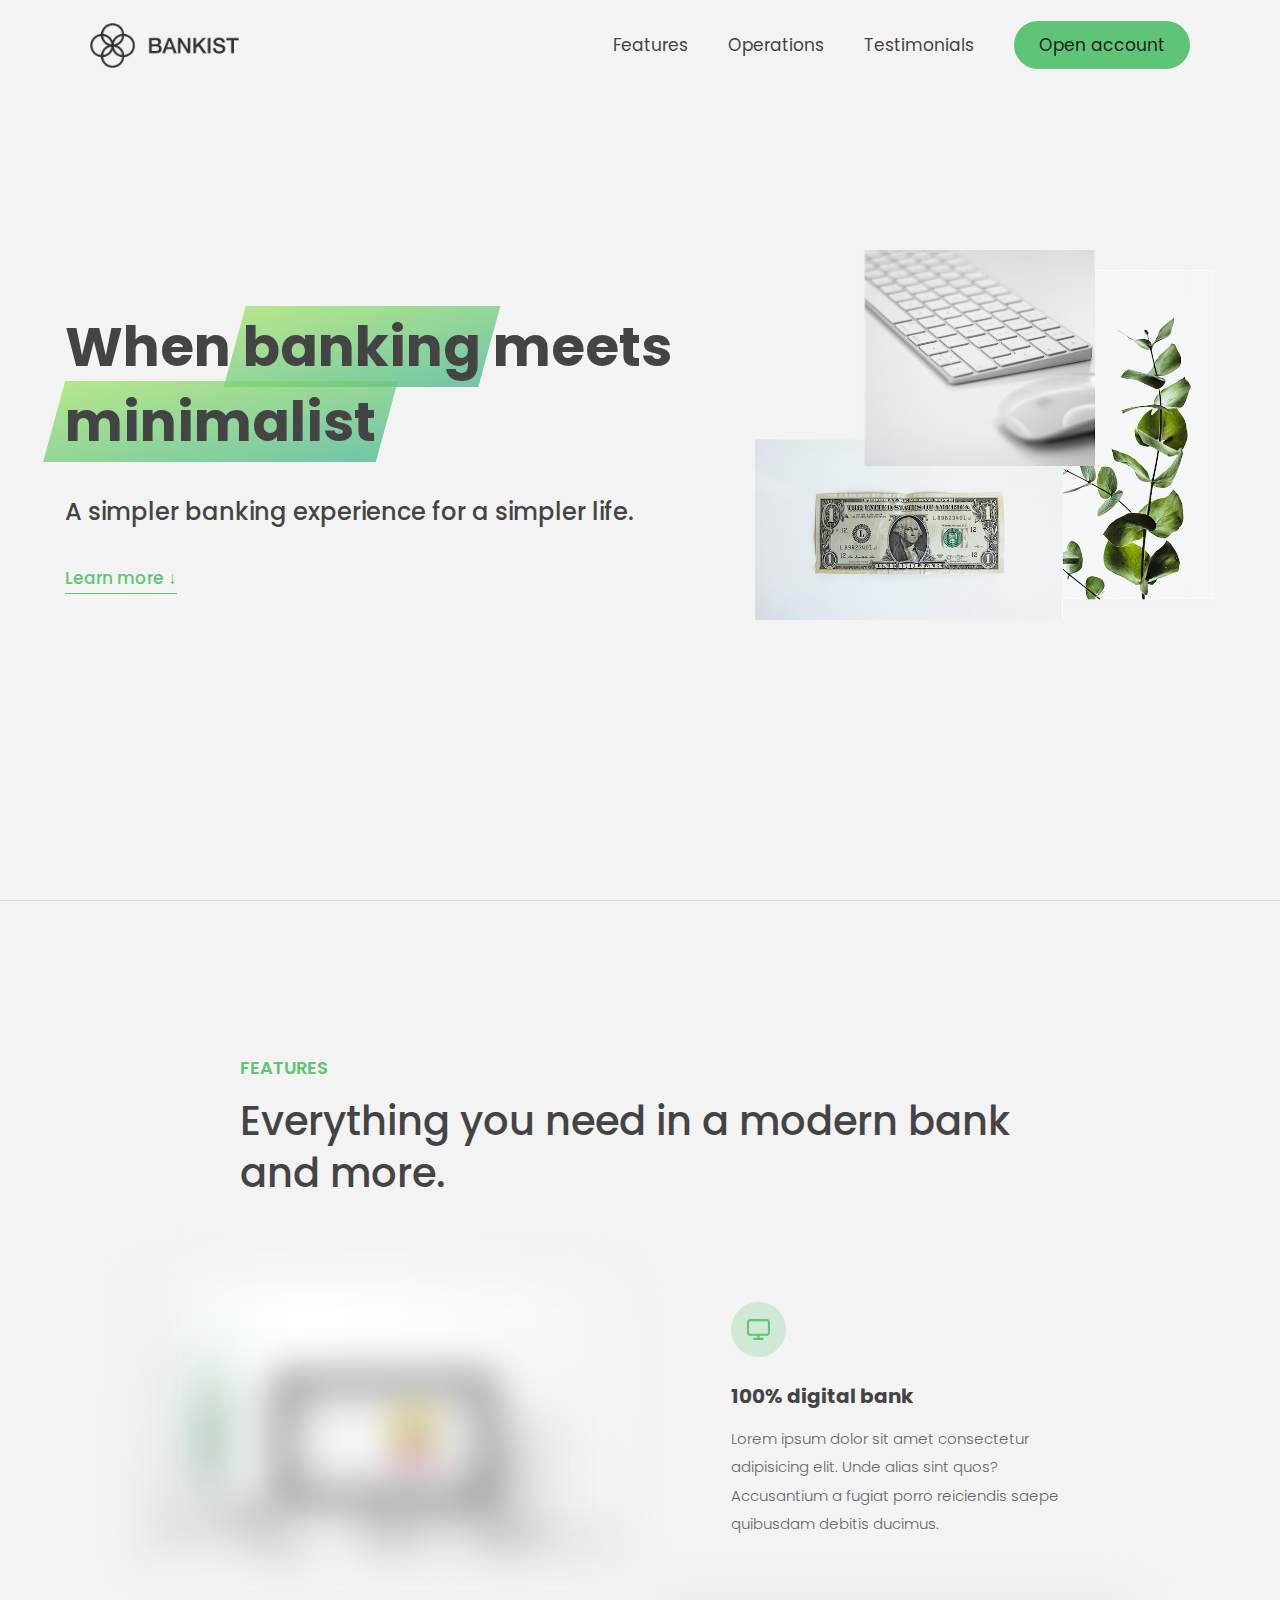
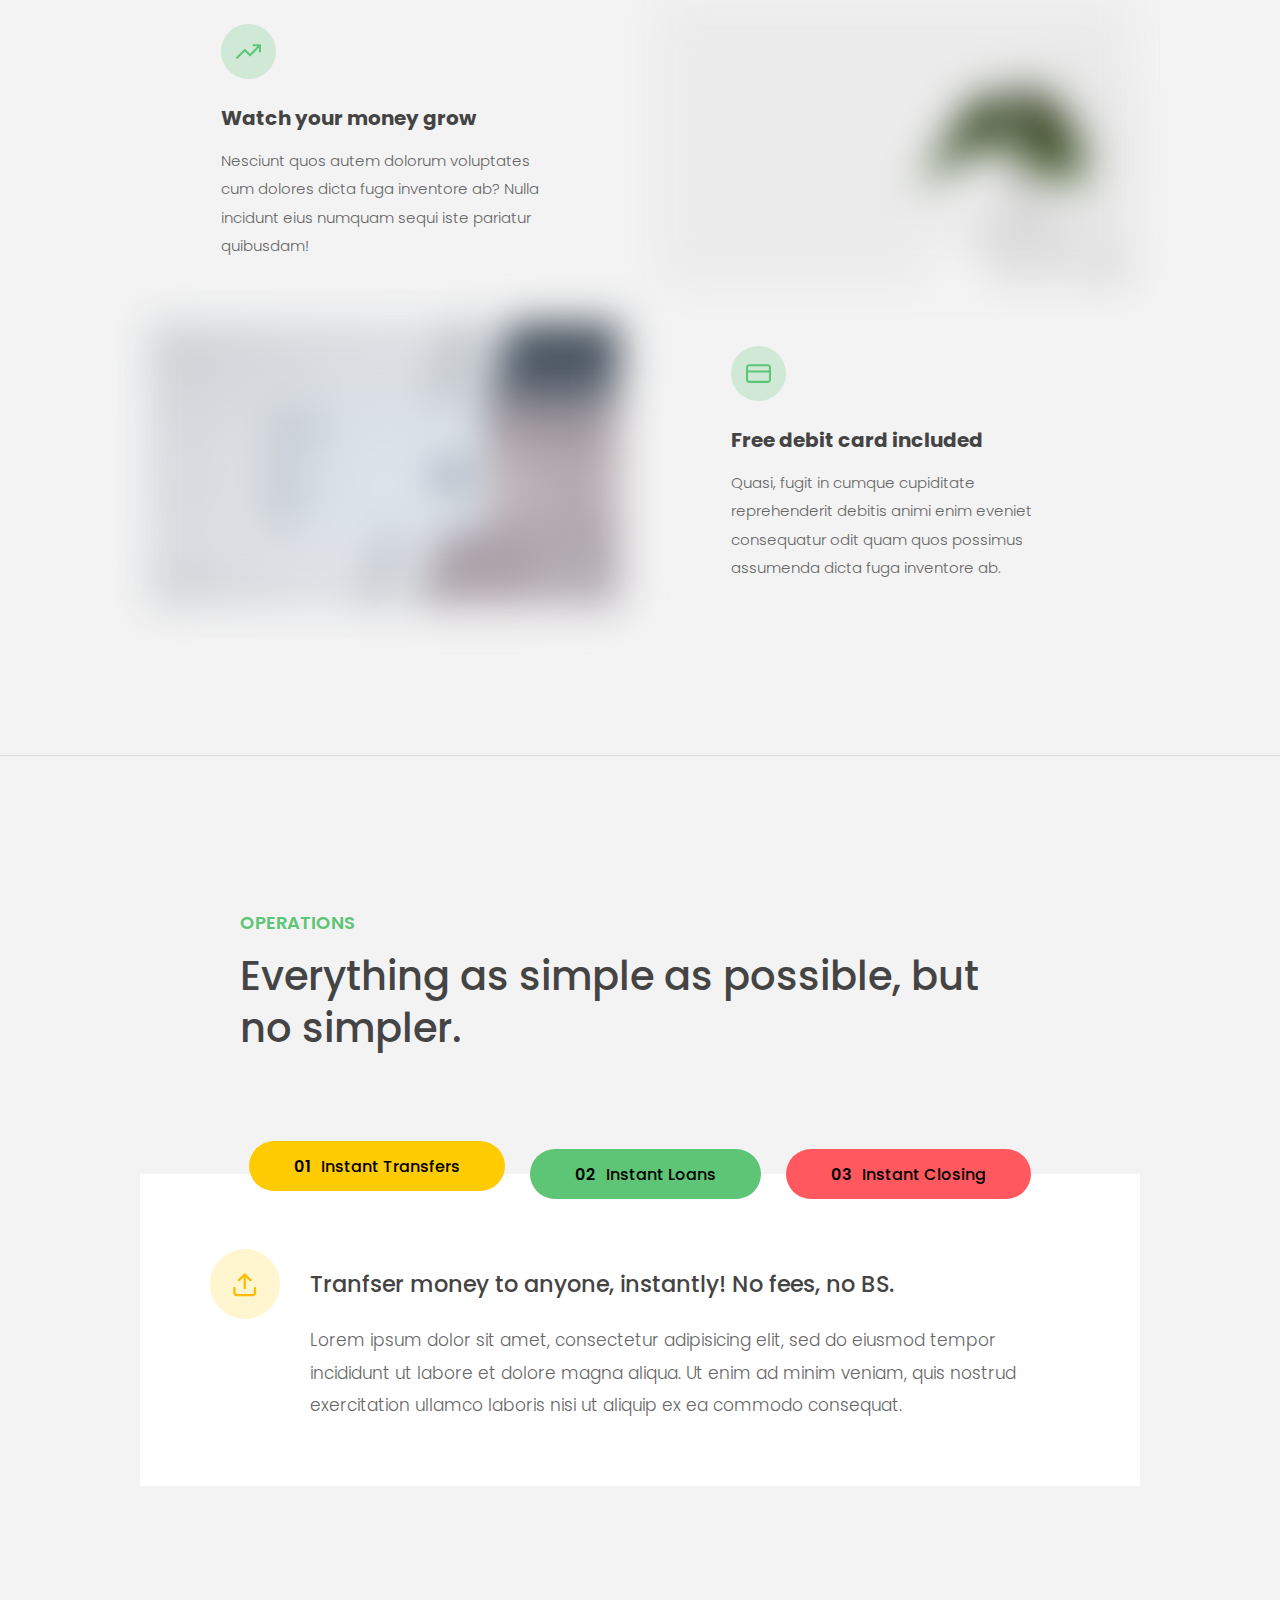
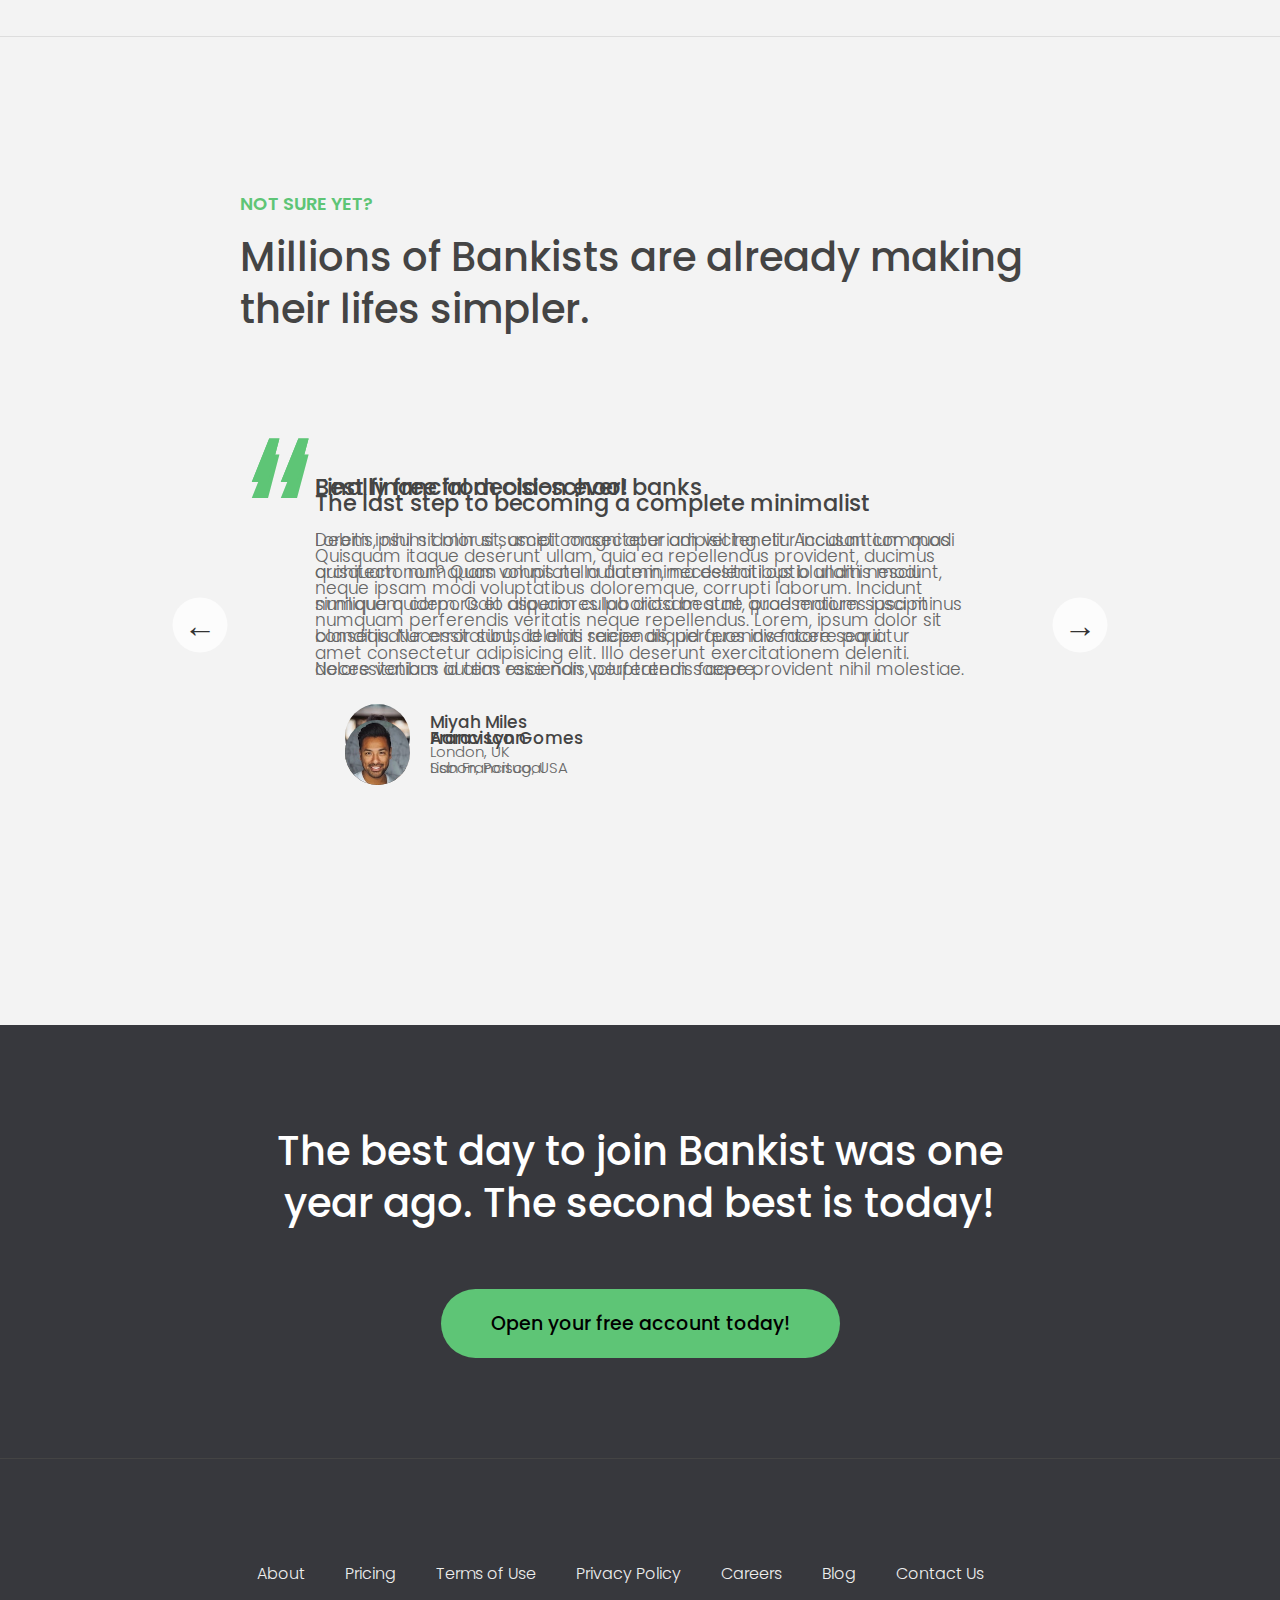
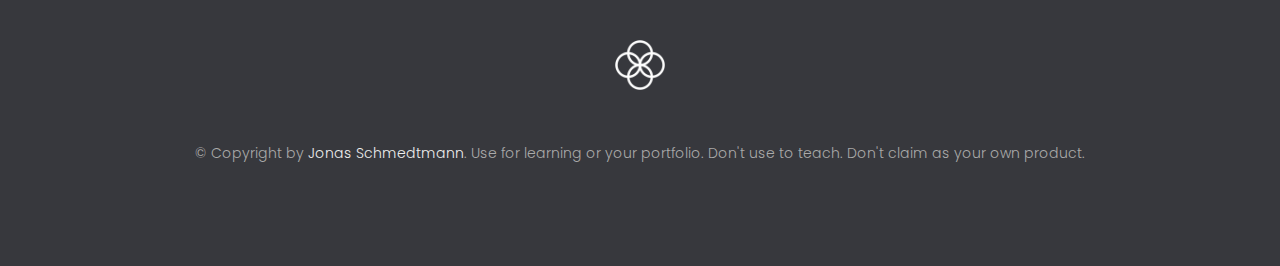
==== index.html @ 3706173a "full design" ====
<!DOCTYPE html>
<html lang="en">
  <head>
    <meta charset="UTF-8" />
    <meta name="viewport" content="width=device-width, initial-scale=1.0" />
    <meta http-equiv="X-UA-Compatible" content="ie=edge" />
    <link rel="shortcut icon" type="image/png" href="img/logo-main.png" />

    <link
      href="https://fonts.googleapis.com/css?family=Poppins:300,400,500,600&display=swap"
      rel="stylesheet"
    />
    <link rel="stylesheet" href="style.css" />
    <title>Bankist | When Banking meets Minimalist</title>
  </head>
  <body>
    <header class="header">
      <nav class="nav">
        <img
          src="img/logo.png"
          alt="Bankist logo"
          class="nav__logo"
          id="logo"
        />
        <ul class="nav__links">
          <li class="nav__item">
            <a class="nav__link" href="#section--1">Features</a>
          </li>
          <li class="nav__item">
            <a class="nav__link" href="#section--2">Operations</a>
          </li>
          <li class="nav__item">
            <a class="nav__link" href="#section--3">Testimonials</a>
          </li>
          <li class="nav__item">
            <a class="nav__link nav__link--btn btn--show-modal" href="#"
              >Open account</a
            >
          </li>
        </ul>
      </nav>

      <div class="header__title">
        <h1>
          When
          <!-- Green highlight effect -->
          <span class="highlight">banking</span>
          meets<br />
          <span class="highlight">minimalist</span>
        </h1>
        <h4>A simpler banking experience for a simpler life.</h4>
        <button class="btn--text btn--scroll-to">Learn more &DownArrow;</button>
        <img
          src="img/hero.png"
          class="header__img"
          alt="Minimalist bank items"
        />
      </div>
    </header>

    <section class="section" id="section--1">
      <div class="section__title">
        <h2 class="section__description">Features</h2>
        <h3 class="section__header">
          Everything you need in a modern bank and more.
        </h3>
      </div>

      <div class="features">
        <img
          src="img/digital-lazy.jpg"
          data-src="img/digital.jpg"
          alt="Computer"
          class="features__img lazy-img"
        />
        <div class="features__feature">
          <div class="features__icon">
            <svg>
              <use xlink:href="img/icons.svg#icon-monitor"></use>
            </svg>
          </div>
          <h5 class="features__header">100% digital bank</h5>
          <p>
            Lorem ipsum dolor sit amet consectetur adipisicing elit. Unde alias
            sint quos? Accusantium a fugiat porro reiciendis saepe quibusdam
            debitis ducimus.
          </p>
        </div>

        <div class="features__feature">
          <div class="features__icon">
            <svg>
              <use xlink:href="img/icons.svg#icon-trending-up"></use>
            </svg>
          </div>
          <h5 class="features__header">Watch your money grow</h5>
          <p>
            Nesciunt quos autem dolorum voluptates cum dolores dicta fuga
            inventore ab? Nulla incidunt eius numquam sequi iste pariatur
            quibusdam!
          </p>
        </div>
        <img
          src="img/grow-lazy.jpg"
          data-src="img/grow.jpg"
          alt="Plant"
          class="features__img lazy-img"
        />

        <img
          src="img/card-lazy.jpg"
          data-src="img/card.jpg"
          alt="Credit card"
          class="features__img lazy-img"
        />
        <div class="features__feature">
          <div class="features__icon">
            <svg>
              <use xlink:href="img/icons.svg#icon-credit-card"></use>
            </svg>
          </div>
          <h5 class="features__header">Free debit card included</h5>
          <p>
            Quasi, fugit in cumque cupiditate reprehenderit debitis animi enim
            eveniet consequatur odit quam quos possimus assumenda dicta fuga
            inventore ab.
          </p>
        </div>
      </div>
    </section>

    <section class="section" id="section--2">
      <div class="section__title">
        <h2 class="section__description">Operations</h2>
        <h3 class="section__header">
          Everything as simple as possible, but no simpler.
        </h3>
      </div>

      <div class="operations">
        <div class="operations__tab-container">
          <button
            class="btn operations__tab operations__tab--1 operations__tab--active"
            data-tab="1"
          >
            <span>01</span>Instant Transfers
          </button>
          <button class="btn operations__tab operations__tab--2" data-tab="2">
            <span>02</span>Instant Loans
          </button>
          <button class="btn operations__tab operations__tab--3" data-tab="3">
            <span>03</span>Instant Closing
          </button>
        </div>
        <div
          class="operations__content operations__content--1 operations__content--active"
        >
          <div class="operations__icon operations__icon--1">
            <svg>
              <use xlink:href="img/icons.svg#icon-upload"></use>
            </svg>
          </div>
          <h5 class="operations__header">
            Tranfser money to anyone, instantly! No fees, no BS.
          </h5>
          <p>
            Lorem ipsum dolor sit amet, consectetur adipisicing elit, sed do
            eiusmod tempor incididunt ut labore et dolore magna aliqua. Ut enim
            ad minim veniam, quis nostrud exercitation ullamco laboris nisi ut
            aliquip ex ea commodo consequat.
          </p>
        </div>

        <div class="operations__content operations__content--2">
          <div class="operations__icon operations__icon--2">
            <svg>
              <use xlink:href="img/icons.svg#icon-home"></use>
            </svg>
          </div>
          <h5 class="operations__header">
            Buy a home or make your dreams come true, with instant loans.
          </h5>
          <p>
            Duis aute irure dolor in reprehenderit in voluptate velit esse
            cillum dolore eu fugiat nulla pariatur. Excepteur sint occaecat
            cupidatat non proident, sunt in culpa qui officia deserunt mollit
            anim id est laborum.
          </p>
        </div>
        <div class="operations__content operations__content--3">
          <div class="operations__icon operations__icon--3">
            <svg>
              <use xlink:href="img/icons.svg#icon-user-x"></use>
            </svg>
          </div>
          <h5 class="operations__header">
            No longer need your account? No problem! Close it instantly.
          </h5>
          <p>
            Excepteur sint occaecat cupidatat non proident, sunt in culpa qui
            officia deserunt mollit anim id est laborum. Ut enim ad minim
            veniam, quis nostrud exercitation ullamco laboris nisi ut aliquip ex
            ea commodo consequat.
          </p>
        </div>
      </div>
    </section>

    <section class="section" id="section--3">
      <div class="section__title section__title--testimonials">
        <h2 class="section__description">Not sure yet?</h2>
        <h3 class="section__header">
          Millions of Bankists are already making their lifes simpler.
        </h3>
      </div>

      <div class="slider">
        <div class="slide slide--1">
          <div class="testimonial">
            <h5 class="testimonial__header">Best financial decision ever!</h5>
            <blockquote class="testimonial__text">
              Lorem ipsum dolor sit, amet consectetur adipisicing elit.
              Accusantium quas quisquam non? Quas voluptate nulla minima
              deleniti optio ullam nesciunt, numquam corporis et asperiores
              laboriosam sunt, praesentium suscipit blanditiis. Necessitatibus
              id alias reiciendis, perferendis facere pariatur dolore veniam
              autem esse non voluptatem saepe provident nihil molestiae.
            </blockquote>
            <address class="testimonial__author">
              <img src="img/user-1.jpg" alt="" class="testimonial__photo" />
              <h6 class="testimonial__name">Aarav Lynn</h6>
              <p class="testimonial__location">San Francisco, USA</p>
            </address>
          </div>
        </div>

        <div class="slide slide--2">
          <div class="testimonial">
            <h5 class="testimonial__header">
              The last step to becoming a complete minimalist
            </h5>
            <blockquote class="testimonial__text">
              Quisquam itaque deserunt ullam, quia ea repellendus provident,
              ducimus neque ipsam modi voluptatibus doloremque, corrupti
              laborum. Incidunt numquam perferendis veritatis neque repellendus.
              Lorem, ipsum dolor sit amet consectetur adipisicing elit. Illo
              deserunt exercitationem deleniti.
            </blockquote>
            <address class="testimonial__author">
              <img src="img/user-2.jpg" alt="" class="testimonial__photo" />
              <h6 class="testimonial__name">Miyah Miles</h6>
              <p class="testimonial__location">London, UK</p>
            </address>
          </div>
        </div>

        <div class="slide slide--3">
          <div class="testimonial">
            <h5 class="testimonial__header">
              Finally free from old-school banks
            </h5>
            <blockquote class="testimonial__text">
              Debitis, nihil sit minus suscipit magni aperiam vel tenetur
              incidunt commodi architecto numquam omnis nulla autem,
              necessitatibus blanditiis modi similique quidem. Odio aliquam
              culpa dicta beatae quod maiores ipsa minus consequatur error sunt,
              deleniti saepe aliquid quos inventore sequi. Necessitatibus id
              alias reiciendis, perferendis facere.
            </blockquote>
            <address class="testimonial__author">
              <img src="img/user-3.jpg" alt="" class="testimonial__photo" />
              <h6 class="testimonial__name">Francisco Gomes</h6>
              <p class="testimonial__location">Lisbon, Portugal</p>
            </address>
          </div>
        </div>

        <!-- <div class="slide"><img src="img/img-1.jpg" alt="Photo 1" /></div>
        <div class="slide"><img src="img/img-2.jpg" alt="Photo 2" /></div>
        <div class="slide"><img src="img/img-3.jpg" alt="Photo 3" /></div>
        <div class="slide"><img src="img/img-4.jpg" alt="Photo 4" /></div> -->
        <button class="slider__btn slider__btn--left">&larr;</button>
        <button class="slider__btn slider__btn--right">&rarr;</button>
        <div class="dots"></div>
      </div>
    </section>

    <section class="section section--sign-up">
      <div class="section__title">
        <h3 class="section__header">
          The best day to join Bankist was one year ago. The second best is
          today!
        </h3>
      </div>
      <button class="btn btn--show-modal">Open your free account today!</button>
    </section>

    <footer class="footer">
      <ul class="footer__nav">
        <li class="footer__item">
          <a class="footer__link" href="#">About</a>
        </li>
        <li class="footer__item">
          <a class="footer__link" href="#">Pricing</a>
        </li>
        <li class="footer__item">
          <a class="footer__link" href="#">Terms of Use</a>
        </li>
        <li class="footer__item">
          <a class="footer__link" href="#">Privacy Policy</a>
        </li>
        <li class="footer__item">
          <a class="footer__link" href="#">Careers</a>
        </li>
        <li class="footer__item">
          <a class="footer__link" href="#">Blog</a>
        </li>
        <li class="footer__item">
          <a class="footer__link" href="#">Contact Us</a>
        </li>
      </ul>
      <img src="img/icon.png" alt="Logo" class="footer__logo" />
      <p class="footer__copyright">
        &copy; Copyright by
        <a
          class="footer__link twitter-link"
          target="_blank"
          href="https://twitter.com/jonasschmedtman"
          >Jonas Schmedtmann</a
        >. Use for learning or your portfolio. Don't use to teach. Don't claim
        as your own product.
      </p>
    </footer>

    <div class="modal hidden">
      <button class="btn--close-modal">&times;</button>
      <h2 class="modal__header">
        Open your bank account <br />
        in just <span class="highlight">5 minutes</span>
      </h2>
      <form class="modal__form">
        <label>First Name</label>
        <input type="text" />
        <label>Last Name</label>
        <input type="text" />
        <label>Email Address</label>
        <input type="email" />
        <button class="btn">Next step &rarr;</button>
      </form>
    </div>
    <div class="overlay hidden"></div>

    <script src="script.js"></script>
  </body>
</html>
---- style.css ----
:root {
  --color-primary: #5ec576;
  --color-secondary: #ffcb03;
  --color-tertiary: #ff585f;
  --color-primary-darker: #4bbb7d;
  --color-secondary-darker: #ffbb00;
  --color-tertiary-darker: #fd424b;
  --color-primary-opacity: #5ec5763a;
  --color-secondary-opacity: #ffcd0331;
  --color-tertiary-opacity: #ff58602d;
  --gradient-primary: linear-gradient(to top left, #39b385, #9be15d);
  --gradient-secondary: linear-gradient(to top left, #ffb003, #ffcb03);
}
* {
  margin: 0;
  padding: 0;
  box-sizing: inherit;
}
html {
  font-size: 62.5%;
  box-sizing: border-box;
}
body {
  font-family: 'Poppins', sans-serif;
  font-weight: 300;
  color: #444;
  line-height: 1.9;
  background-color: #f3f3f3;
}
/* GENERAL ELEMENTS */
.section {
  padding: 15rem 3rem;
  border-top: 1px solid #ddd;
  transition: transform 1s, opacity 1s;
}
.section--hidden {
  opacity: 0;
  transform: translateY(8rem);
}
.section__title {
  max-width: 80rem;
  margin: 0 auto 8rem auto;
}
.section__description {
  font-size: 1.8rem;
  font-weight: 600;
  text-transform: uppercase;
  color: var(--color-primary);
  margin-bottom: 1rem;
}
.section__header {
  font-size: 4rem;
  line-height: 1.3;
  font-weight: 500;
}
.btn {
  display: inline-block;
  background-color: var(--color-primary);
  font-size: 1.6rem;
  font-family: inherit;
  font-weight: 500;
  border: none;
  padding: 1.25rem 4.5rem;
  border-radius: 10rem;
  cursor: pointer;
  transition: all 0.3s;
}
.btn:hover {
  background-color: var(--color-primary-darker);
}
.btn--text {
  display: inline-block;
  background: none;
  font-size: 1.7rem;
  font-family: inherit;
  font-weight: 500;
  color: var(--color-primary);
  border: none;
  border-bottom: 1px solid currentColor;
  padding-bottom: 2px;
  cursor: pointer;
  transition: all 0.3s;
}
p {
  color: #666;
}
/* This is BAD for accessibility! Don't do in the real world! */
button:focus {
  outline: none;
}
img {
  transition: filter 0.5s;
}
.lazy-img {
  filter: blur(20px);
}
/* NAVIGATION */
.nav {
  display: flex;
  justify-content: space-between;
  align-items: center;
  height: 9rem;
  width: 100%;
  padding: 0 6rem;
  z-index: 100;
}
/* nav and stickly class at the same time */
.nav.sticky {
  position: fixed;
  background-color: rgba(255, 255, 255, 0.95);
}
.nav__logo {
  height: 4.5rem;
  transition: all 0.3s;
}
.nav__links {
  display: flex;
  align-items: center;
  list-style: none;
}
.nav__item {
  margin-left: 4rem;
}
.nav__link:link,
.nav__link:visited {
  font-size: 1.7rem;
  font-weight: 400;
  color: inherit;
  text-decoration: none;
  display: block;
  transition: all 0.3s;
}
.nav__link--btn:link,
.nav__link--btn:visited {
  padding: 0.8rem 2.5rem;
  border-radius: 3rem;
  background-color: var(--color-primary);
  color: #222;
}
.nav__link--btn:hover,
.nav__link--btn:active {
  color: inherit;
  background-color: var(--color-primary-darker);
  color: #333;
}
/* HEADER */
.header {
  padding: 0 3rem;
  height: 100vh;
  display: flex;
  flex-direction: column;
  align-items: center;
}
.header__title {
  flex: 1;
  max-width: 115rem;
  display: grid;
  grid-template-columns: 3fr 2fr;
  row-gap: 3rem;
  align-content: center;
  justify-content: center;

  align-items: start;
  justify-items: start;
}
h1 {
  font-size: 5.5rem;
  line-height: 1.35;
}
h4 {
  font-size: 2.4rem;
  font-weight: 500;
}
.header__img {
  width: 100%;
  grid-column: 2 / 3;
  grid-row: 1 / span 4;
  transform: translateY(-6rem);
}
.highlight {
  position: relative;
}
.highlight::after {
  display: block;
  content: '';
  position: absolute;
  bottom: 0;
  left: 0;
  height: 100%;
  width: 100%;
  z-index: -1;
  opacity: 0.7;
  transform: scale(1.07, 1.05) skewX(-15deg);
  background-image: var(--gradient-primary);
}
/* FEATURES */
.features {
  display: grid;
  grid-template-columns: 1fr 1fr;
  gap: 4rem;
  margin: 0 12rem;
}
.features__img {
  width: 100%;
}
.features__feature {
  align-self: center;
  justify-self: center;
  width: 70%;
  font-size: 1.5rem;
}
.features__icon {
  display: flex;
  align-items: center;
  justify-content: center;
  background-color: var(--color-primary-opacity);
  height: 5.5rem;
  width: 5.5rem;
  border-radius: 50%;
  margin-bottom: 2rem;
}
.features__icon svg {
  height: 2.5rem;
  width: 2.5rem;
  fill: var(--color-primary);
}
.features__header {
  font-size: 2rem;
  margin-bottom: 1rem;
}
/* OPERATIONS */
.operations {
  max-width: 100rem;
  margin: 12rem auto 0 auto;
  background-color: #fff;
}
.operations__tab-container {
  display: flex;
  justify-content: center;
}
.operations__tab {
  margin-right: 2.5rem;
  transform: translateY(-50%);
}
.operations__tab span {
  margin-right: 1rem;
  font-weight: 600;
  display: inline-block;
}
.operations__tab--1 {
  background-color: var(--color-secondary);
}
.operations__tab--1:hover {
  background-color: var(--color-secondary-darker);
}
.operations__tab--3 {
  background-color: var(--color-tertiary);
  margin: 0;
}
.operations__tab--3:hover {
  background-color: var(--color-tertiary-darker);
}
.operations__tab--active {
  transform: translateY(-66%);
}
.operations__content {
  display: none;
  /* JUST PRESENTATIONAL */
  font-size: 1.7rem;
  padding: 2.5rem 7rem 6.5rem 7rem;
}
.operations__content--active {
  display: grid;
  grid-template-columns: 7rem 1fr;
  column-gap: 3rem;
  row-gap: 0.5rem;
}
.operations__header {
  font-size: 2.25rem;
  font-weight: 500;
  align-self: center;
}
.operations__icon {
  display: flex;
  align-items: center;
  justify-content: center;
  height: 7rem;
  width: 7rem;
  border-radius: 50%;
}
.operations__icon svg {
  height: 2.75rem;
  width: 2.75rem;
}
.operations__content p {
  grid-column: 2;
}
.operations__icon--1 {
  background-color: var(--color-secondary-opacity);
}
.operations__icon--2 {
  background-color: var(--color-primary-opacity);
}
.operations__icon--3 {
  background-color: var(--color-tertiary-opacity);
}
.operations__icon--1 svg {
  fill: var(--color-secondary-darker);
}
.operations__icon--2 svg {
  fill: var(--color-primary);
}
.operations__icon--3 svg {
  fill: var(--color-tertiary);
}
/* SLIDER */
.slider {
  max-width: 100rem;
  height: 50rem;
  margin: 0 auto;
  position: relative;
  /* IN THE END */
  overflow: hidden;
}
.slide {
  position: absolute;
  top: 0;
  width: 100%;
  height: 50rem;
  display: flex;
  align-items: center;
  justify-content: center;
  /* THIS creates the animation! */
  transition: transform 1s;
}
.slide > img {
  /* Only for images that have different size than slide */
  width: 100%;
  height: 100%;
  object-fit: cover;
}
.slider__btn {
  position: absolute;
  top: 50%;
  z-index: 10;
  border: none;
  background: rgba(255, 255, 255, 0.7);
  font-family: inherit;
  color: #333;
  border-radius: 50%;
  height: 5.5rem;
  width: 5.5rem;
  font-size: 3.25rem;
  cursor: pointer;
}
.slider__btn--left {
  left: 6%;
  transform: translate(-50%, -50%);
}
.slider__btn--right {
  right: 6%;
  transform: translate(50%, -50%);
}
.dots {
  position: absolute;
  bottom: 5%;
  left: 50%;
  transform: translateX(-50%);
  display: flex;
}
.dots__dot {
  border: none;
  background-color: #b9b9b9;
  opacity: 0.7;
  height: 1rem;
  width: 1rem;
  border-radius: 50%;
  margin-right: 1.75rem;
  cursor: pointer;
  transition: all 0.5s;
  /* Only necessary when overlying images */
  /* box-shadow: 0 0.6rem 1.5rem rgba(0, 0, 0, 0.7); */
}
.dots__dot:last-child {
  margin: 0;
}
.dots__dot--active {
  /* background-color: #fff; */
  background-color: #888;
  opacity: 1;
}
/* TESTIMONIALS */
.testimonial {
  width: 65%;
  position: relative;
}
.testimonial::before {
  content: '\201C';
  position: absolute;
  top: -5.7rem;
  left: -6.8rem;
  line-height: 1;
  font-size: 20rem;
  font-family: inherit;
  color: var(--color-primary);
  z-index: -1;
}
.testimonial__header {
  font-size: 2.25rem;
  font-weight: 500;
  margin-bottom: 1.5rem;
}
.testimonial__text {
  font-size: 1.7rem;
  margin-bottom: 3.5rem;
  color: #666;
}
.testimonial__author {
  margin-left: 3rem;
  font-style: normal;
  display: grid;
  grid-template-columns: 6.5rem 1fr;
  column-gap: 2rem;
}
.testimonial__photo {
  grid-row: 1 / span 2;
  width: 6.5rem;
  border-radius: 50%;
}
.testimonial__name {
  font-size: 1.7rem;
  font-weight: 500;
  align-self: end;
  margin: 0;
}
.testimonial__location {
  font-size: 1.5rem;
}
.section__title--testimonials {
  margin-bottom: 4rem;
}
/* SIGNUP */
.section--sign-up {
  background-color: #37383d;
  border-top: none;
  border-bottom: 1px solid #444;
  text-align: center;
  padding: 10rem 3rem;
}
.section--sign-up .section__header {
  color: #fff;
  text-align: center;
}
.section--sign-up .section__title {
  margin-bottom: 6rem;
}
.section--sign-up .btn {
  font-size: 1.9rem;
  padding: 2rem 5rem;
}
/* FOOTER */
.footer {
  padding: 10rem 3rem;
  background-color: #37383d;
}
.footer__nav {
  list-style: none;
  display: flex;
  justify-content: center;
  margin-bottom: 5rem;
}
.footer__item {
  margin-right: 4rem;
}
.footer__link {
  font-size: 1.6rem;
  color: #eee;
  text-decoration: none;
}
.footer__logo {
  height: 5rem;
  display: block;
  margin: 0 auto;
  margin-bottom: 5rem;
}
.footer__copyright {
  font-size: 1.4rem;
  color: #aaa;
  text-align: center;
}
.footer__copyright .footer__link {
  font-size: 1.4rem;
}
/* MODAL WINDOW */
.modal {
  position: fixed;
  top: 50%;
  left: 50%;
  transform: translate(-50%, -50%);
  max-width: 60rem;
  background-color: #f3f3f3;
  padding: 5rem 6rem;
  box-shadow: 0 4rem 6rem rgba(0, 0, 0, 0.3);
  z-index: 1000;
  transition: all 0.5s;
}
.overlay {
  position: fixed;
  top: 0;
  left: 0;
  width: 100%;
  height: 100%;
  background-color: rgba(0, 0, 0, 0.5);
  backdrop-filter: blur(4px);
  z-index: 100;
  transition: all 0.5s;
}
.modal__header {
  font-size: 3.25rem;
  margin-bottom: 4.5rem;
  line-height: 1.5;
}
.modal__form {
  margin: 0 3rem;
  display: grid;
  grid-template-columns: 1fr 2fr;
  align-items: center;
  gap: 2.5rem;
}
.modal__form label {
  font-size: 1.7rem;
  font-weight: 500;
}
.modal__form input {
  font-size: 1.7rem;
  padding: 1rem 1.5rem;
  border: 1px solid #ddd;
  border-radius: 0.5rem;
}
.modal__form button {
  grid-column: 1 / span 2;
  justify-self: center;
  margin-top: 1rem;
}
.btn--close-modal {
  font-family: inherit;
  color: inherit;
  position: absolute;
  top: 0.5rem;
  right: 2rem;
  font-size: 4rem;
  cursor: pointer;
  border: none;
  background: none;
}
.hidden {
  visibility: hidden;
  opacity: 0;
}
/* COOKIE MESSAGE */
.cookie-message {
  display: flex;
  align-items: center;
  justify-content: space-evenly;
  width: 100%;
  background-color: white;
  color: #bbb;
  font-size: 1.5rem;
  font-weight: 400;
}
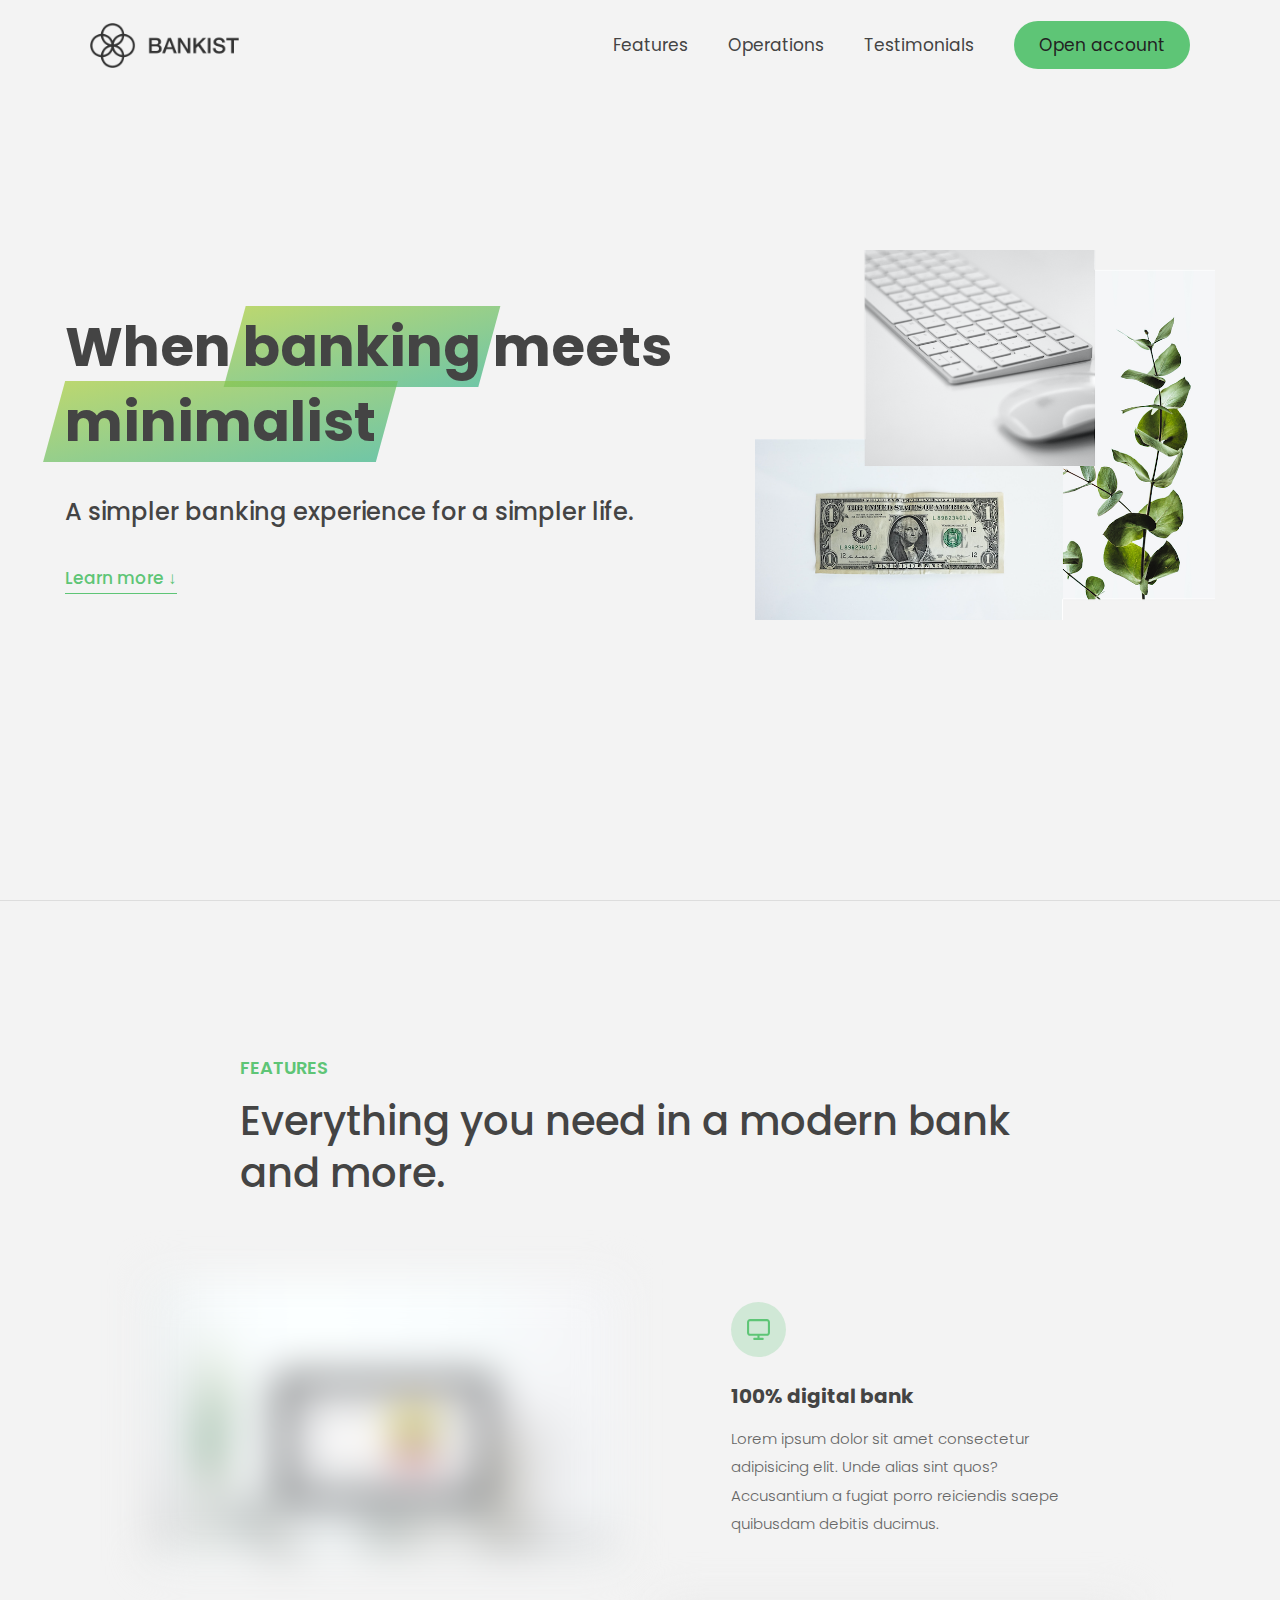
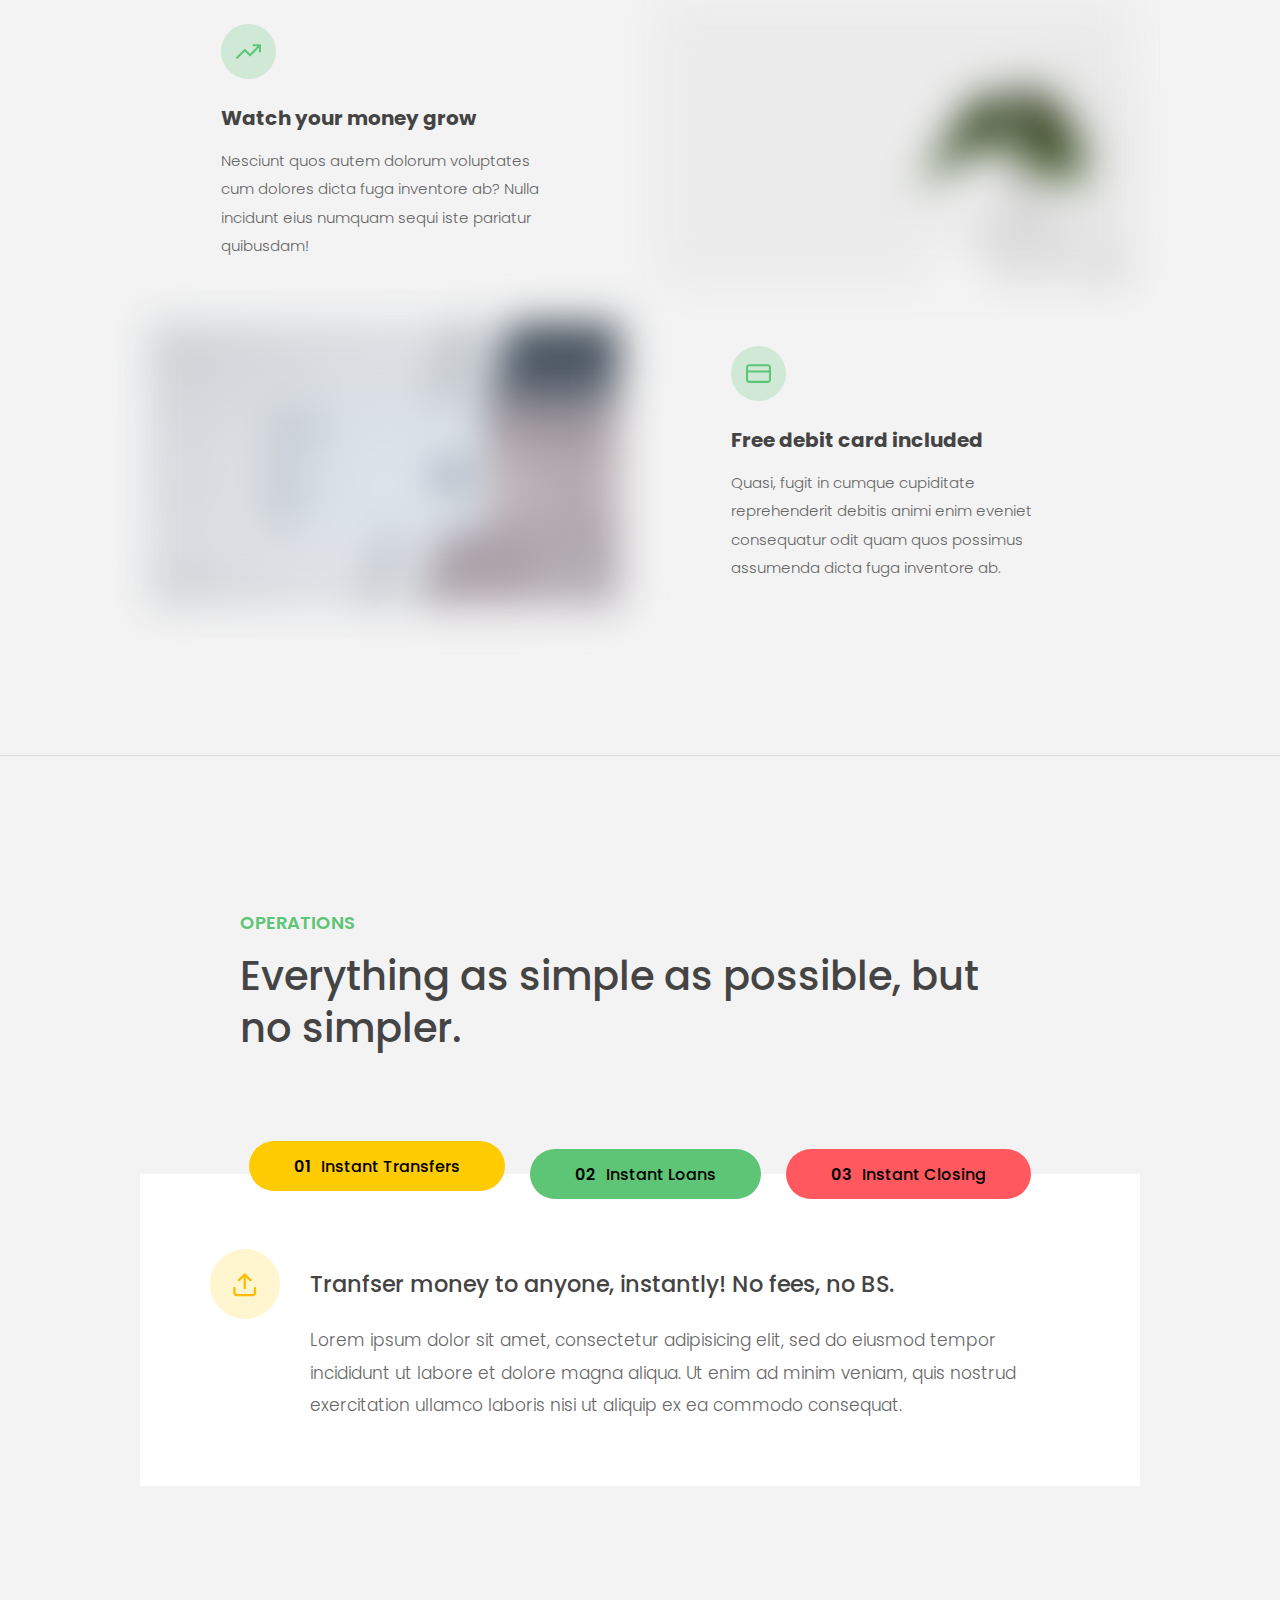
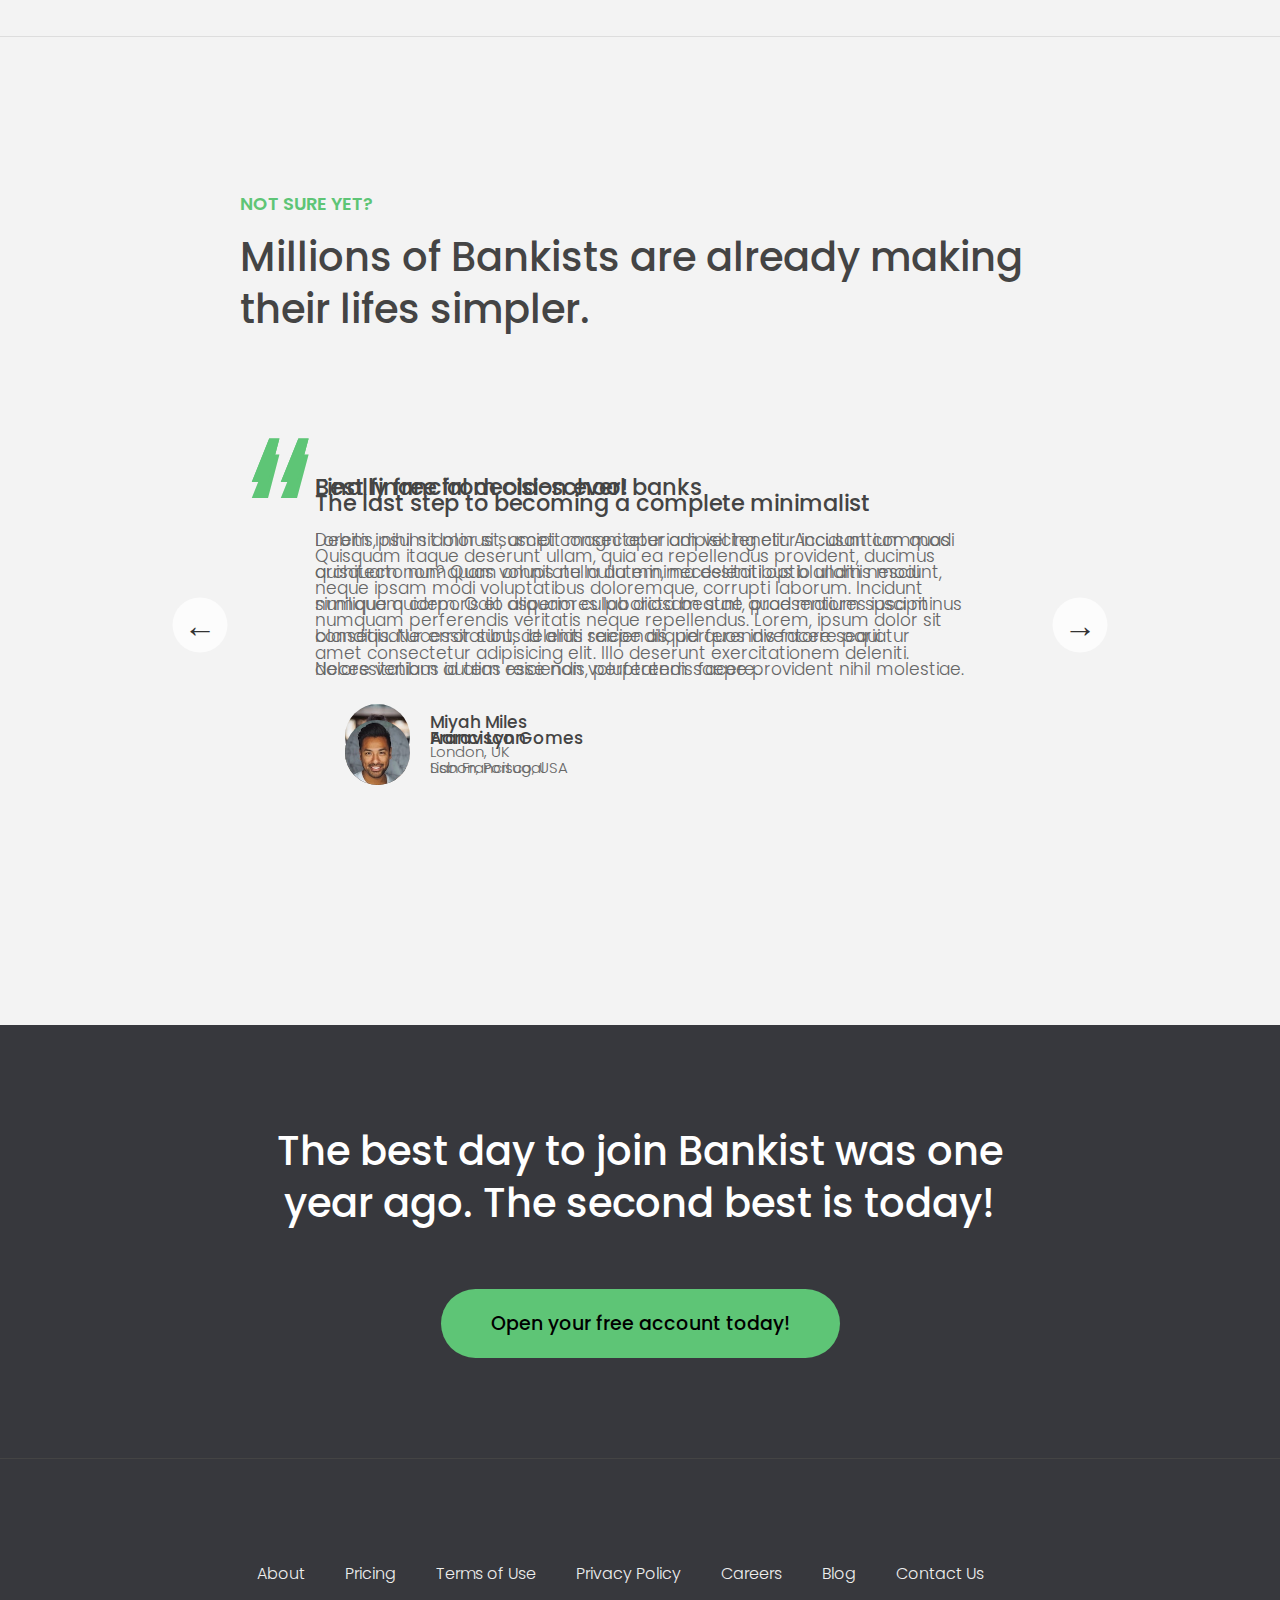
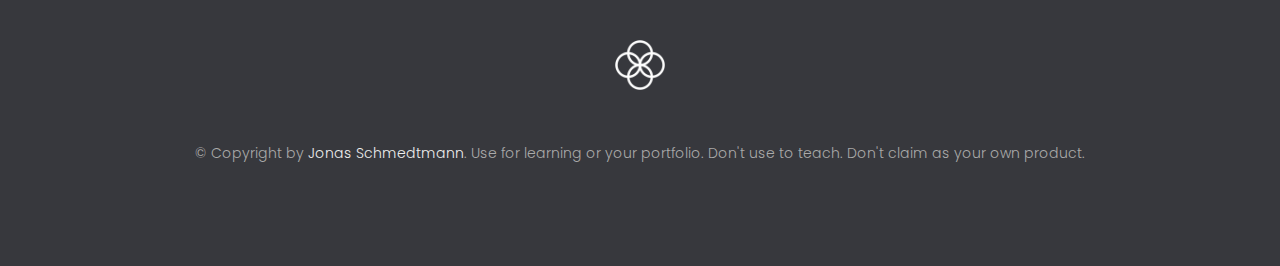
==== commit 21df3a94: "open an account" ====
--- a/index.html
+++ b/index.html
@@ -339,13 +339,23 @@
         in just <span class="highlight">5 minutes</span>
       </h2>
       <form class="modal__form">
-        <label>First Name</label>
-        <input type="text" />
-        <label>Last Name</label>
-        <input type="text" />
-        <label>Email Address</label>
-        <input type="email" />
-        <button class="btn">Next step &rarr;</button>
+        <label class="firstname--label">First Name</label>
+        <input type="text" class="first-name" required />
+        <label class="lastname--label">Last Name</label>
+        <input type="text" class="last-name" required />
+        <label class="password--label">Password</label>
+        <input type="password" class="password" required />
+
+        <label class="deposit--label hide">Deposit</label>
+        <input type="text" class="deposit hide" required />
+        <label class="locale--label hide">Locale</label>
+        <input type="text" class="locale hide" required />
+        <label class="currency--label hide">Currency</label>
+        <input type="text" class="currency hide" required />
+
+        <button class="btn btn--next">Next step &rarr;</button>
+        <button class="btn btn--done hide">Done</button>
+        <button class="btn btn--login">Log in &rarr;</button>
       </form>
     </div>
     <div class="overlay hidden"></div>
--- a/style.css
+++ b/style.css
@@ -8,7 +8,7 @@
   --color-primary-opacity: #5ec5763a;
   --color-secondary-opacity: #ffcd0331;
   --color-tertiary-opacity: #ff58602d;
-  --gradient-primary: linear-gradient(to top left, #39b385, #9be15d);
+  --gradient-primary: linear-gradient(to top left, #39b385, #a3cb38);
   --gradient-secondary: linear-gradient(to top left, #ffb003, #ffcb03);
 }
 * {
@@ -503,6 +503,7 @@
   box-shadow: 0 4rem 6rem rgba(0, 0, 0, 0.3);
   z-index: 1000;
   transition: all 0.5s;
+  padding-bottom: 0px;
 }
 .overlay {
   position: fixed;
@@ -568,3 +569,26 @@
   font-size: 1.5rem;
   font-weight: 400;
 }
+.btn--login {
+  transform: translate(80%, -171%);
+}
+.btn--next {
+  transform: translateX(-60%);
+}
+.btn--done {
+  margin-bottom: 60px;
+}
+.hide {
+  display: none;
+}
+.message {
+  color: #444;
+  font-size: 30px;
+  margin-top: -30px;
+  margin-bottom: 100px;
+  text-align: center;
+  font-weight: 500;
+}
+.name {
+  color: rgb(192, 57, 43);
+}
